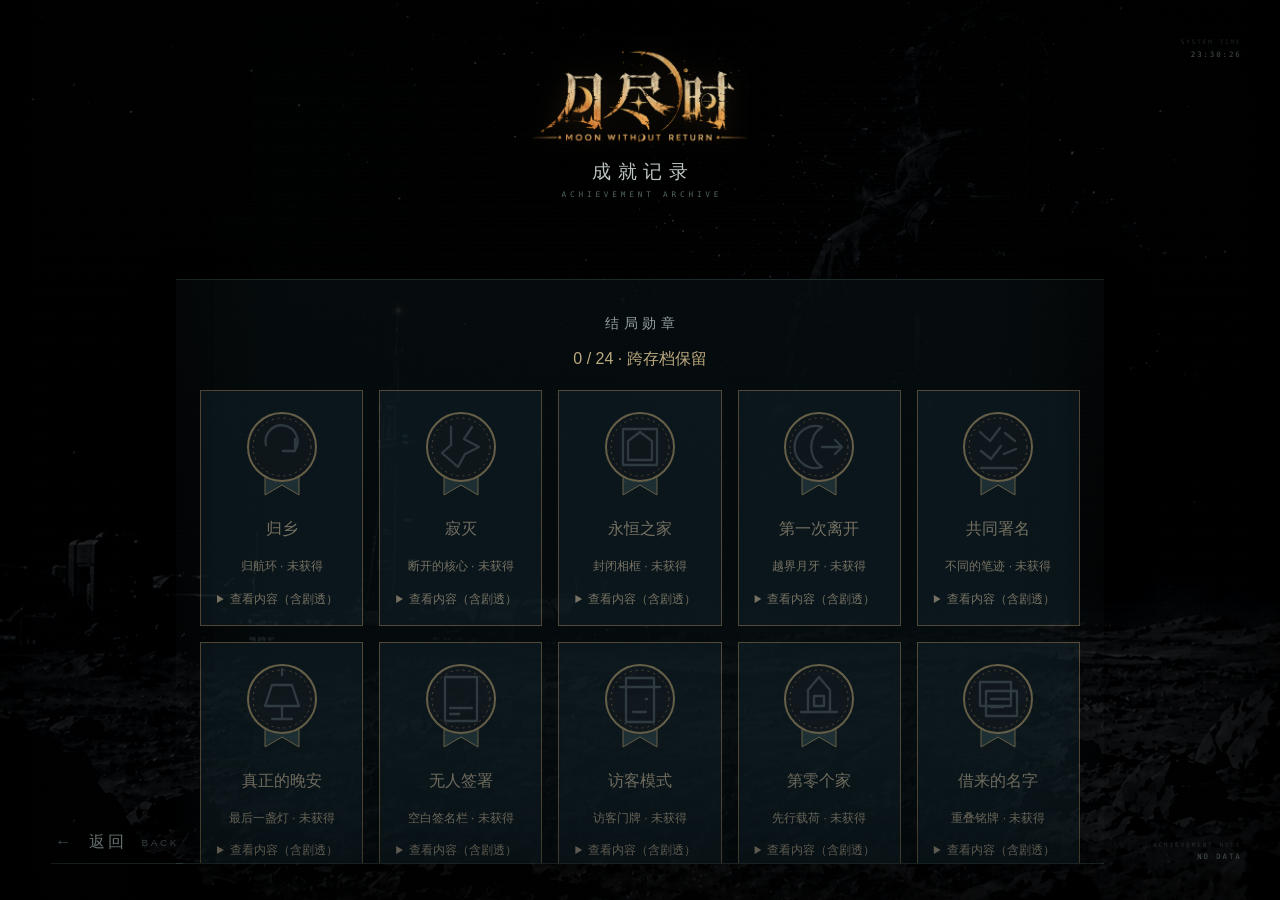
==== achievement/index.html @ 10040454 "Initial commit" ====
<!DOCTYPE html>
<html lang="zh-CN">
<head>
    <meta charset="UTF-8">
    <meta name="viewport" content="width=device-width, initial-scale=1.0">
    <meta name="theme-color" content="#030506">
    <link rel="icon" href="../img/favicon.svg">
    <title>月尽时 | 成就记录</title>
    <link rel="stylesheet" href="../shared/css/base.css">
    <link rel="stylesheet" href="./css/achievement.css">
    <script src="../shared/js/common.js" defer></script>
    <script src="../shared/js/endings.js" defer></script>
    <script src="./js/achievement.js" defer></script>
</head>
<body>
<main class="page-shell achievement-shell">
    <div class="scene-background" aria-hidden="true"></div>
    <div class="ambient-layer" aria-hidden="true">
        <span class="ambient-dust"></span>
        <span class="scanlines"></span>
        <span class="film-grain"></span>
    </div>

    <header class="inner-header">
        <img class="game-mark" src="../img/logo.png" alt="Moon Without Return">
        <h1 class="inner-title">成就记录</h1>
        <p class="inner-subtitle">ACHIEVEMENT ARCHIVE</p>
    </header>

    <section class="archive-panel achievement-panel" aria-labelledby="achievement-empty-title">
        <div class="empty-node" aria-hidden="true">
            <span></span>
            <span></span>
            <span></span>
        </div>
        <p class="empty-code">ARCHIVE QUERY // ZERO RECORDS</p>
        <h2 id="achievement-empty-title">暂无成就数据</h2>
        <p class="empty-subtitle">NO ACHIEVEMENT DATA</p>
        <div class="achievement-slots" aria-hidden="true">
            <span></span>
            <span></span>
            <span></span>
            <span></span>
        </div>
    </section>

    <button class="back-control" id="back-button" type="button">
        <span>返回</span>
        <small>BACK</small>
    </button>

    <aside aria-label="系统状态">
        <p class="corner-hud corner-hud--top-right">
            <span class="corner-hud__label">SYSTEM TIME</span>
            <time class="corner-hud__value" id="system-time" datetime="00:00:00">00:00:00</time>
        </p>
        <p class="corner-hud corner-hud--bottom-right">
            <span class="corner-hud__label">ACHIEVEMENT NODE</span>
            <span class="corner-hud__value">NO DATA</span>
        </p>
    </aside>
</main>
</body>
</html>
---- shared/css/base.css ----
:root {
    color-scheme: dark;
    --void: #020405;
    --surface: rgba(7, 13, 16, 0.7);
    --surface-strong: rgba(8, 15, 18, 0.9);
    --text-main: #dbe3e1;
    --text-soft: #a7b4b2;
    --text-muted: #687675;
    --line-color: rgba(148, 193, 196, 0.22);
    --line-bright: rgba(181, 218, 219, 0.62);
    --moon-blue: #a8ced1;
    --moon-amber: #d2a15e;
    --transition-fast: 220ms;
    --transition-medium: 420ms;
    font-family: "Segoe UI", "Microsoft YaHei", "PingFang SC", sans-serif;
    font-synthesis: none;
}

* {
    box-sizing: border-box;
}

html,
body {
    width: 100%;
    height: 100%;
    margin: 0;
    overflow: hidden;
    background: var(--void);
}

body {
    min-width: 320px;
    color: var(--text-main);
}

button,
input {
    font: inherit;
}

button,
a {
    color: inherit;
}

button:focus-visible,
a:focus-visible {
    outline: 1px solid rgba(198, 226, 227, 0.78);
    outline-offset: 4px;
}

.visually-hidden {
    position: absolute;
    width: 1px;
    height: 1px;
    padding: 0;
    margin: -1px;
    overflow: hidden;
    clip: rect(0, 0, 0, 0);
    white-space: nowrap;
    border: 0;
}

.page-shell {
    position: relative;
    width: 100vw;
    height: 100vh;
    overflow: hidden;
    isolation: isolate;
    opacity: 1;
    transition: opacity 320ms ease,
    filter 320ms ease;
    animation: pageReveal 900ms ease both;
}

body.is-leaving .page-shell {
    opacity: 0;
    filter: blur(1.5px);
}


.scene-background {
    position: absolute;
    z-index: -5;
    inset: -1.5%;
    background-image: url("../../img/backgr.png");
    background-repeat: no-repeat;
    background-position: center;
    background-size: cover;
    filter: brightness(0.5) saturate(0.7) contrast(1.08);
    transform: scale(1.018);
    animation: sharedBackgroundBreath 26s ease-in-out infinite alternate;
}

.page-shell::before {
    position: absolute;
    z-index: -4;
    inset: 0;
    content: "";
    pointer-events: none;
    background: linear-gradient(90deg, rgba(0, 3, 5, 0.38), rgba(1, 4, 6, 0.08) 48%, rgba(0, 2, 4, 0.36)),
    linear-gradient(180deg, rgba(0, 2, 3, 0.28), transparent 46%, rgba(0, 1, 2, 0.42));
}

.page-shell::after {
    position: absolute;
    z-index: 20;
    inset: 0;
    content: "";
    pointer-events: none;
    box-shadow: inset 0 0 clamp(6rem, 14vw, 16rem) rgba(0, 0, 0, 0.72),
    inset 0 0 1.5rem rgba(0, 0, 0, 0.38);
}

.ambient-layer,
.ambient-layer > span {
    position: absolute;
    inset: 0;
    pointer-events: none;
}

.ambient-layer {
    z-index: -1;
    overflow: hidden;
}

.ambient-dust {
    opacity: 0.12;
    background-image: radial-gradient(circle at 16% 23%, rgba(218, 229, 226, 0.8) 0 1px, transparent 1.5px),
    radial-gradient(circle at 78% 14%, rgba(218, 229, 226, 0.65) 0 0.8px, transparent 1.4px),
    radial-gradient(circle at 46% 78%, rgba(218, 229, 226, 0.55) 0 0.8px, transparent 1.5px),
    radial-gradient(circle at 91% 59%, rgba(218, 229, 226, 0.48) 0 1px, transparent 1.6px);
    background-size: 29rem 23rem, 33rem 31rem, 41rem 34rem, 37rem 39rem;
    animation: sharedDustDrift 48s linear infinite alternate;
}

.scanlines {
    opacity: 0.045;
    background: repeating-linear-gradient(
            180deg,
            transparent 0,
            transparent 3px,
            rgba(186, 211, 213, 0.18) 4px
    );
    mix-blend-mode: screen;
}

.film-grain {
    inset: -35% !important;
    opacity: 0.028;
    background-image: repeating-radial-gradient(
            circle at 24% 41%,
            transparent 0 1px,
            rgba(255, 255, 255, 0.34) 1.5px 2px,
            transparent 2.5px 4px
    );
    background-size: 10px 12px;
    animation: sharedGrain 1s steps(2, end) infinite;
}


.game-mark {
    display: block;
    width: clamp(14rem, 21vw, 24rem);
    height: auto;
    object-fit: contain;
    object-position: center;
    filter: drop-shadow(0 0 0.75rem rgba(218, 164, 89, 0.15)) drop-shadow(0 0 2rem rgba(2, 5, 7, 0.72));
}

.corner-hud {
    position: absolute;
    z-index: 10;
    display: flex;
    flex-direction: column;
    gap: 0.25rem;
    margin: 0;
    color: rgba(159, 181, 180, 0.44);
    font-family: "Cascadia Mono", "Consolas", monospace;
    font-size: clamp(0.46rem, 0.5vw, 0.62rem);
    letter-spacing: clamp(0.08rem, 0.15vw, 0.18rem);
    line-height: 1.25;
}

.corner-hud--top-right {
    top: clamp(1.4rem, 3vw, 3rem);
    right: clamp(1.4rem, 3vw, 3.5rem);
    align-items: flex-end;
}

.corner-hud--bottom-right {
    right: clamp(1.4rem, 3vw, 3.5rem);
    bottom: clamp(1.4rem, 3vw, 3rem);
    align-items: flex-end;
}

.corner-hud--bottom-left {
    bottom: clamp(1.4rem, 3vw, 3rem);
    left: clamp(1.4rem, 3vw, 3.5rem);
}

.corner-hud__label {
    color: rgba(151, 177, 176, 0.3);
    font-size: 0.82em;
}

.corner-hud__value {
    color: rgba(181, 204, 202, 0.58);
}


.inner-header {
    position: absolute;
    z-index: 4;
    top: clamp(2.4rem, 5vh, 4.5rem);
    left: 50%;
    display: flex;
    align-items: center;
    flex-direction: column;
    transform: translateX(-50%);
}

.inner-header .game-mark {
    width: clamp(12rem, 17vw, 19rem);
    max-height: 19vh;
}

.inner-title {
    margin: clamp(0.45rem, 1vh, 0.8rem) 0 0;
    color: rgba(218, 228, 226, 0.9);
    font-size: clamp(1.05rem, 1.45vw, 1.55rem);
    font-weight: 400;
    letter-spacing: clamp(0.32rem, 0.52vw, 0.62rem);
    text-indent: clamp(0.32rem, 0.52vw, 0.62rem);
}

.inner-subtitle {
    margin: 0.3rem 0 0;
    color: rgba(155, 190, 191, 0.54);
    font-family: "Cascadia Mono", "Consolas", monospace;
    font-size: clamp(0.48rem, 0.54vw, 0.66rem);
    letter-spacing: clamp(0.16rem, 0.3vw, 0.34rem);
    text-indent: clamp(0.16rem, 0.3vw, 0.34rem);
}

.archive-panel {
    position: absolute;
    z-index: 3;
    top: clamp(15.5rem, 31vh, 23rem);
    right: 50%;
    width: min(76vw, 58rem);
    padding: clamp(1.25rem, 2.2vw, 2rem) clamp(1.35rem, 2.7vw, 2.8rem);
    border-block: 1px solid rgba(137, 181, 184, 0.18);
    background: linear-gradient(90deg, transparent, rgba(5, 13, 16, 0.7) 12%, rgba(5, 13, 16, 0.78) 88%, transparent),
    linear-gradient(180deg, rgba(133, 181, 185, 0.035), transparent);
    box-shadow: 0 1.2rem 3rem rgba(0, 0, 0, 0.24);
    transform: translateX(50%);
}

.archive-panel::before,
.archive-panel::after {
    position: absolute;
    top: -1px;
    width: 3.8rem;
    height: 1px;
    content: "";
    background: rgba(171, 213, 215, 0.5);
}

.archive-panel::before {
    left: 12%;
}

.archive-panel::after {
    right: 12%;
}

.back-control {
    position: absolute;
    z-index: 12;
    bottom: clamp(1.5rem, 4vh, 3.2rem);
    left: clamp(1.5rem, 4vw, 4.5rem);
    display: flex;
    align-items: center;
    gap: 0.9rem;
    padding: 0.65rem 0.25rem;
    border: 0;
    border-bottom: 1px solid rgba(157, 202, 205, 0.2);
    background: transparent;
    cursor: pointer;
    color: rgba(189, 209, 207, 0.7);
    letter-spacing: 0.2rem;
    transition: color var(--transition-fast) ease,
    border-color var(--transition-fast) ease,
    text-shadow var(--transition-fast) ease;
}

.back-control::before {
    content: "←";
    color: rgba(156, 201, 204, 0.56);
}

.back-control small {
    color: rgba(142, 169, 169, 0.44);
    font-size: 0.62em;
    letter-spacing: 0.16rem;
}

.back-control:hover,
.back-control:focus-visible {
    border-color: rgba(186, 222, 223, 0.55);
    color: rgba(226, 235, 233, 0.96);
    text-shadow: 0 0 0.75rem rgba(158, 207, 209, 0.24);
}


@keyframes pageReveal {
    from {
        opacity: 0;
        filter: blur(2px);
    }
    to {
        opacity: 1;
        filter: blur(0);
    }
}

@keyframes sharedBackgroundBreath {
    from {
        transform: scale(1.008);
    }
    to {
        transform: scale(1.023);
    }
}

@keyframes sharedDustDrift {
    from {
        transform: translate3d(-1%, -0.7%, 0);
    }
    to {
        transform: translate3d(1.5%, 1%, 0);
    }
}

@keyframes sharedGrain {
    0% {
        transform: translate3d(-1.5%, 1%, 0);
    }
    50% {
        transform: translate3d(1.5%, -1%, 0);
    }
    100% {
        transform: translate3d(-0.5%, 1.5%, 0);
    }
}

@media (max-height: 800px) and (min-width: 761px) {
    .inner-header {
        top: 1.7rem;
    }

    .inner-header .game-mark {
        width: clamp(10rem, 14vw, 14rem);
        max-height: 15vh;
    }

    .inner-title {
        margin-top: 0.2rem;
    }

    .archive-panel {
        top: 12.5rem;
    }

    .corner-hud--bottom-left {
        display: none;
    }
}

@media (max-width: 760px) {
    .corner-hud--bottom-left,
    .corner-hud--bottom-right {
        display: none;
    }

    .inner-header {
        top: 2rem;
    }

    .inner-header .game-mark {
        width: min(58vw, 15rem);
    }

    .archive-panel {
        top: 13rem;
        width: 90vw;
    }
}

@media (prefers-reduced-motion: reduce) {
    *,
    *::before,
    *::after {
        scroll-behavior: auto !important;
        animation-duration: 1ms !important;
        animation-iteration-count: 1 !important;
        transition-duration: 1ms !important;
        transition-delay: 0ms !important;
    }
}
---- achievement/css/achievement.css ----
.achievement-shell .scene-background {
    filter: brightness(0.39) saturate(0.58) contrast(1.12);
}

.achievement-panel {
    display: flex;
    align-items: center;
    flex-direction: column;
    justify-content: center;
    min-height: clamp(17rem, 35vh, 25rem);
    text-align: center;
}

.empty-node {
    position: relative;
    width: clamp(2.5rem, 3.3vw, 3.8rem);
    aspect-ratio: 1;
    margin-bottom: clamp(0.8rem, 1.4vw, 1.3rem);
    border: 1px solid rgba(141, 187, 190, 0.22);
    border-radius: 50%;
}

.empty-node::before,
.empty-node::after,
.empty-node span {
    position: absolute;
    content: "";
}

.empty-node::before {
    inset: 24%;
    border: 1px dotted rgba(153, 197, 199, 0.26);
    border-radius: 50%;
}

.empty-node::after {
    top: 50%;
    right: -58%;
    left: -58%;
    height: 1px;
    background: linear-gradient(90deg, transparent, rgba(148, 194, 196, 0.22), transparent);
}

.empty-node span {
    top: 50%;
    left: 50%;
    width: 0.22rem;
    height: 0.22rem;
    border-radius: 50%;
    background: rgba(169, 210, 211, 0.42);
    transform: translate(-50%, -50%);
}

.empty-code,
.empty-subtitle,
.achievement-panel h2 {
    margin: 0;
}

.empty-code {
    color: rgba(142, 178, 179, 0.36);
    font-family: "Cascadia Mono", "Consolas", monospace;
    font-size: clamp(0.42rem, 0.48vw, 0.58rem);
    letter-spacing: clamp(0.13rem, 0.24vw, 0.28rem);
}

.achievement-panel h2 {
    margin-top: 0.7rem;
    color: rgba(201, 216, 214, 0.72);
    font-size: clamp(0.86rem, 1vw, 1.18rem);
    font-weight: 400;
    letter-spacing: 0.28rem;
    text-indent: 0.28rem;
}

.empty-subtitle {
    margin-top: 0.35rem;
    color: rgba(143, 169, 169, 0.38);
    font-size: clamp(0.44rem, 0.5vw, 0.6rem);
    letter-spacing: 0.2rem;
}

.achievement-slots {
    display: grid;
    grid-template-columns: repeat(4, 1fr);
    gap: clamp(0.5rem, 1vw, 0.9rem);
    width: min(76%, 32rem);
    margin-top: clamp(1.4rem, 2.5vw, 2.3rem);
}

.achievement-slots span {
    height: 2px;
    background: linear-gradient(90deg, transparent, rgba(146, 188, 190, 0.18), transparent);
}

@media (max-height: 800px) and (min-width: 761px) {
    .achievement-panel {
        min-height: 15rem;
    }
}

.achievement-panel {
    display: block !important;
    max-height: 65vh;
    overflow: auto;
    padding: 24px !important
}

.medal-gallery {
    display: grid;
    grid-template-columns:repeat(auto-fill, minmax(150px, 1fr));
    gap: 16px
}

.medal-card {
    border: 1px solid #8e7c59;
    background: #13242ddc;
    padding: 16px;
    text-align: center;
    color: #d1c4a8
}

.medal-card svg {
    width: 80px;
    height: 92px
}

.medal-card h3 {
    font-size: 16px
}

.medal-card p, .medal-card details {
    font-size: 12px;
    line-height: 1.7
}

.medal-card.locked {
    opacity: .55
}

.medal-card details {
    text-align: left
}

.medal-count {
    color: #bba87e;
    margin-bottom: 20px
}
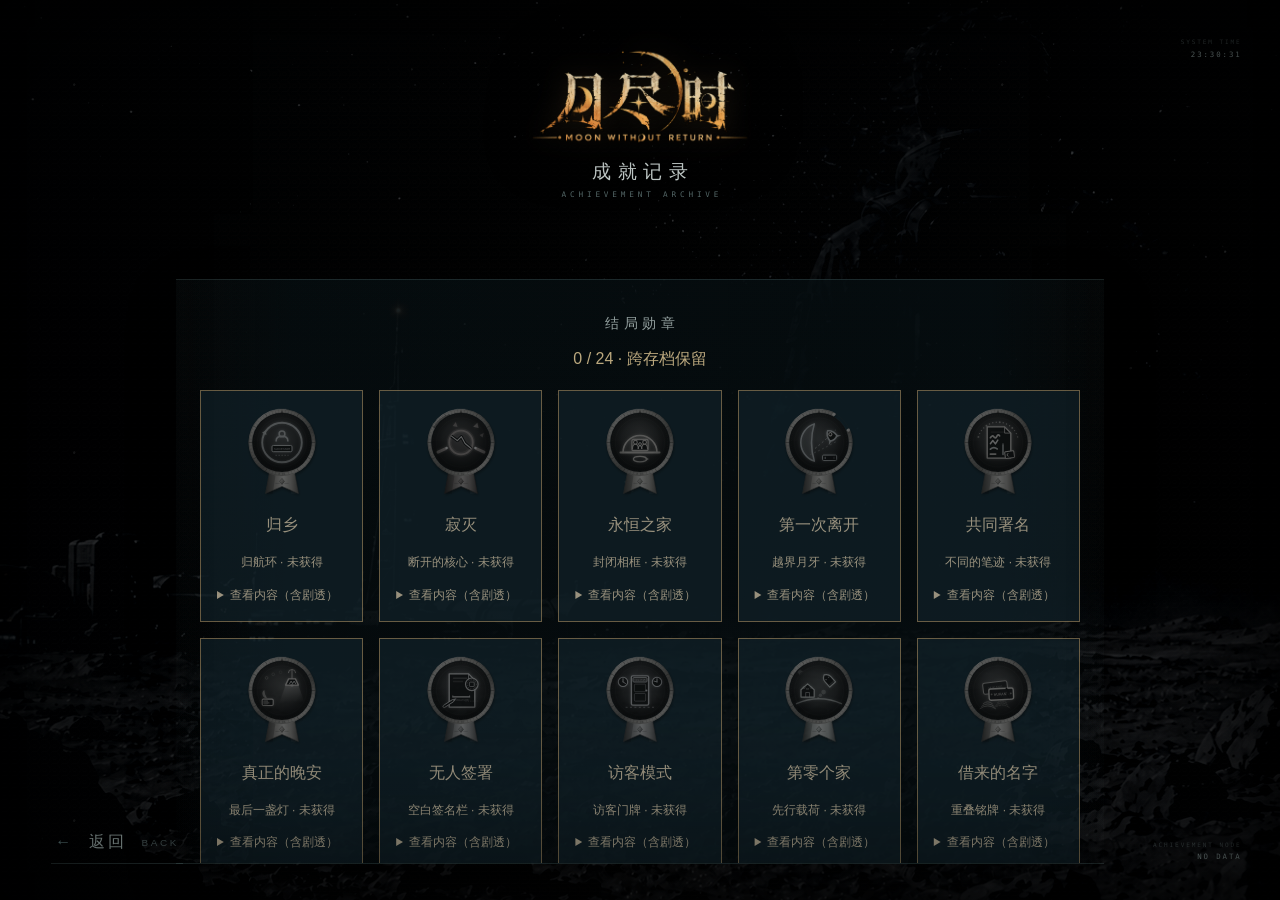
==== commit eec6693c: "second commit" ====
--- a/achievement/index.html
+++ b/achievement/index.html
@@ -9,6 +9,8 @@
     <link rel="stylesheet" href="../shared/css/base.css">
     <link rel="stylesheet" href="./css/achievement.css">
     <script src="../shared/js/common.js" defer></script>
+    <script src="../shared/js/storage.js" defer></script>
+    <script src="../shared/js/menu-bgm.js" defer></script>
     <script src="../shared/js/endings.js" defer></script>
     <script src="./js/achievement.js" defer></script>
 </head>
@@ -60,5 +62,6 @@
         </p>
     </aside>
 </main>
+    <audio class="visually-hidden" id="menu-bgm" src="../shared/audio/menu-bgm.mp3" loop preload="auto"></audio>
 </body>
-</html>+</html>
--- a/shared/css/base.css
+++ b/shared/css/base.css
@@ -1,5 +1,12 @@
+
+
+
 
 :root {
+    --display-scale: 1;
+    --display-brightness: 1;
+    --display-scanlines: 1;
+    --display-grain: 1;
     color-scheme: dark;
     --void: #020405;
     --surface: rgba(7, 13, 16, 0.7);
@@ -33,6 +40,7 @@
 body {
     min-width: 320px;
     color: var(--text-main);
+    font-size: calc(16px * var(--display-scale));
 }
 
 button,
@@ -73,12 +81,16 @@
     transition: opacity 320ms ease,
     filter 320ms ease;
     animation: pageReveal 900ms ease both;
+    filter: brightness(var(--display-brightness));
 }
 
 body.is-leaving .page-shell {
     opacity: 0;
     filter: blur(1.5px);
 }
+
+
+
 
 
 .scene-background {
@@ -137,7 +149,7 @@
 }
 
 .scanlines {
-    opacity: 0.045;
+    opacity: calc(0.045 * var(--display-scanlines));
     background: repeating-linear-gradient(
             180deg,
             transparent 0,
@@ -149,7 +161,7 @@
 
 .film-grain {
     inset: -35% !important;
-    opacity: 0.028;
+    opacity: calc(0.028 * var(--display-grain));
     background-image: repeating-radial-gradient(
             circle at 24% 41%,
             transparent 0 1px,
@@ -159,6 +171,16 @@
     background-size: 10px 12px;
     animation: sharedGrain 1s steps(2, end) infinite;
 }
+
+body.reduced-motion *, body.reduced-motion *::before, body.reduced-motion *::after {
+    animation-duration: 0.001ms !important;
+    animation-iteration-count: 1 !important;
+    transition-duration: 0.001ms !important;
+    scroll-behavior: auto !important;
+}
+
+
+
 
 
 .game-mark {
@@ -209,6 +231,9 @@
 .corner-hud__value {
     color: rgba(181, 204, 202, 0.58);
 }
+
+
+
 
 
 .inner-header {
@@ -316,6 +341,9 @@
 }
 
 
+
+
+
 @keyframes pageReveal {
     from {
         opacity: 0;
--- a/achievement/css/achievement.css
+++ b/achievement/css/achievement.css
@@ -1,3 +1,7 @@
+
+
+
+
 .achievement-shell .scene-background {
     filter: brightness(0.39) saturate(0.58) contrast(1.12);
 }
@@ -98,51 +102,4 @@
         min-height: 15rem;
     }
 }
-
-.achievement-panel {
-    display: block !important;
-    max-height: 65vh;
-    overflow: auto;
-    padding: 24px !important
-}
-
-.medal-gallery {
-    display: grid;
-    grid-template-columns:repeat(auto-fill, minmax(150px, 1fr));
-    gap: 16px
-}
-
-.medal-card {
-    border: 1px solid #8e7c59;
-    background: #13242ddc;
-    padding: 16px;
-    text-align: center;
-    color: #d1c4a8
-}
-
-.medal-card svg {
-    width: 80px;
-    height: 92px
-}
-
-.medal-card h3 {
-    font-size: 16px
-}
-
-.medal-card p, .medal-card details {
-    font-size: 12px;
-    line-height: 1.7
-}
-
-.medal-card.locked {
-    opacity: .55
-}
-
-.medal-card details {
-    text-align: left
-}
-
-.medal-count {
-    color: #bba87e;
-    margin-bottom: 20px
-}+.achievement-panel{display:block!important;max-height:65vh;overflow:auto;padding:24px!important}.medal-gallery{display:grid;grid-template-columns:repeat(auto-fill,minmax(150px,1fr));gap:16px}.medal-card{border:1px solid #8e7c59;background:#13242ddc;padding:16px;text-align:center;color:#d1c4a8}.medal-card svg,.medal-card img.medal-badge{width:80px;height:92px}.medal-card img.medal-badge{display:inline-block;vertical-align:middle;user-select:none;-webkit-user-drag:none}.medal-card h3{font-size:16px}.medal-card p,.medal-card details{font-size:12px;line-height:1.7}.medal-card.locked{opacity:.72}.medal-card.locked img.medal-badge,img.medal-badge.is-locked{filter:grayscale(.92) brightness(.55) contrast(.95)}.medal-card details{text-align:left}.medal-count{color:#bba87e;margin-bottom:20px}
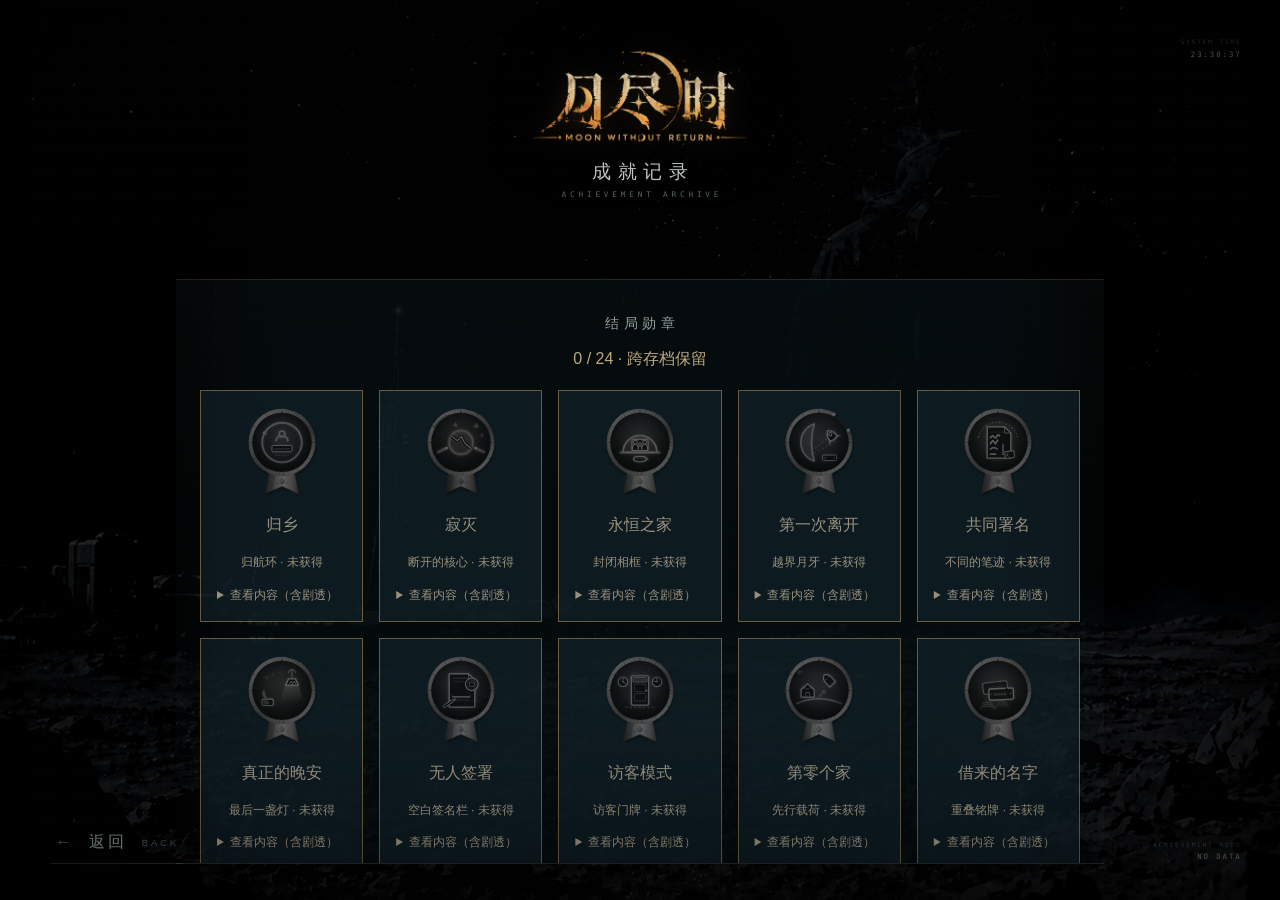
==== commit d9ea6a72: "Major project update" ====
--- a/achievement/index.html
+++ b/achievement/index.html
@@ -62,6 +62,6 @@
         </p>
     </aside>
 </main>
-    <audio class="visually-hidden" id="menu-bgm" src="../shared/audio/menu-bgm.mp3" loop preload="auto"></audio>
+<audio class="visually-hidden" id="menu-bgm" src="../shared/audio/menu-bgm.mp3" loop preload="auto"></audio>
 </body>
 </html>
--- a/shared/css/base.css
+++ b/shared/css/base.css
@@ -1,6 +1,3 @@
-
-
-
 
 :root {
     --display-scale: 1;
@@ -90,9 +87,6 @@
 }
 
 
-
-
-
 .scene-background {
     position: absolute;
     z-index: -5;
@@ -180,9 +174,6 @@
 }
 
 
-
-
-
 .game-mark {
     display: block;
     width: clamp(14rem, 21vw, 24rem);
@@ -231,9 +222,6 @@
 .corner-hud__value {
     color: rgba(181, 204, 202, 0.58);
 }
-
-
-
 
 
 .inner-header {
@@ -341,9 +329,6 @@
 }
 
 
-
-
-
 @keyframes pageReveal {
     from {
         opacity: 0;
--- a/achievement/css/achievement.css
+++ b/achievement/css/achievement.css
@@ -1,6 +1,3 @@
-
-
-
 
 .achievement-shell .scene-background {
     filter: brightness(0.39) saturate(0.58) contrast(1.12);
@@ -102,4 +99,62 @@
         min-height: 15rem;
     }
 }
-.achievement-panel{display:block!important;max-height:65vh;overflow:auto;padding:24px!important}.medal-gallery{display:grid;grid-template-columns:repeat(auto-fill,minmax(150px,1fr));gap:16px}.medal-card{border:1px solid #8e7c59;background:#13242ddc;padding:16px;text-align:center;color:#d1c4a8}.medal-card svg,.medal-card img.medal-badge{width:80px;height:92px}.medal-card img.medal-badge{display:inline-block;vertical-align:middle;user-select:none;-webkit-user-drag:none}.medal-card h3{font-size:16px}.medal-card p,.medal-card details{font-size:12px;line-height:1.7}.medal-card.locked{opacity:.72}.medal-card.locked img.medal-badge,img.medal-badge.is-locked{filter:grayscale(.92) brightness(.55) contrast(.95)}.medal-card details{text-align:left}.medal-count{color:#bba87e;margin-bottom:20px}
+
+.achievement-panel {
+    display: block !important;
+    max-height: 65vh;
+    overflow: auto;
+    padding: 24px !important
+}
+
+.medal-gallery {
+    display: grid;
+    grid-template-columns:repeat(auto-fill, minmax(150px, 1fr));
+    gap: 16px
+}
+
+.medal-card {
+    border: 1px solid #8e7c59;
+    background: #13242ddc;
+    padding: 16px;
+    text-align: center;
+    color: #d1c4a8
+}
+
+.medal-card svg, .medal-card img.medal-badge {
+    width: 80px;
+    height: 92px
+}
+
+.medal-card img.medal-badge {
+    display: inline-block;
+    vertical-align: middle;
+    user-select: none;
+    -webkit-user-drag: none
+}
+
+.medal-card h3 {
+    font-size: 16px
+}
+
+.medal-card p, .medal-card details {
+    font-size: 12px;
+    line-height: 1.7
+}
+
+.medal-card.locked {
+    opacity: .72
+}
+
+.medal-card.locked img.medal-badge, img.medal-badge.is-locked {
+    filter: grayscale(.92) brightness(.55) contrast(.95)
+}
+
+.medal-card details {
+    text-align: left
+}
+
+.medal-count {
+    color: #bba87e;
+    margin-bottom: 20px
+}
